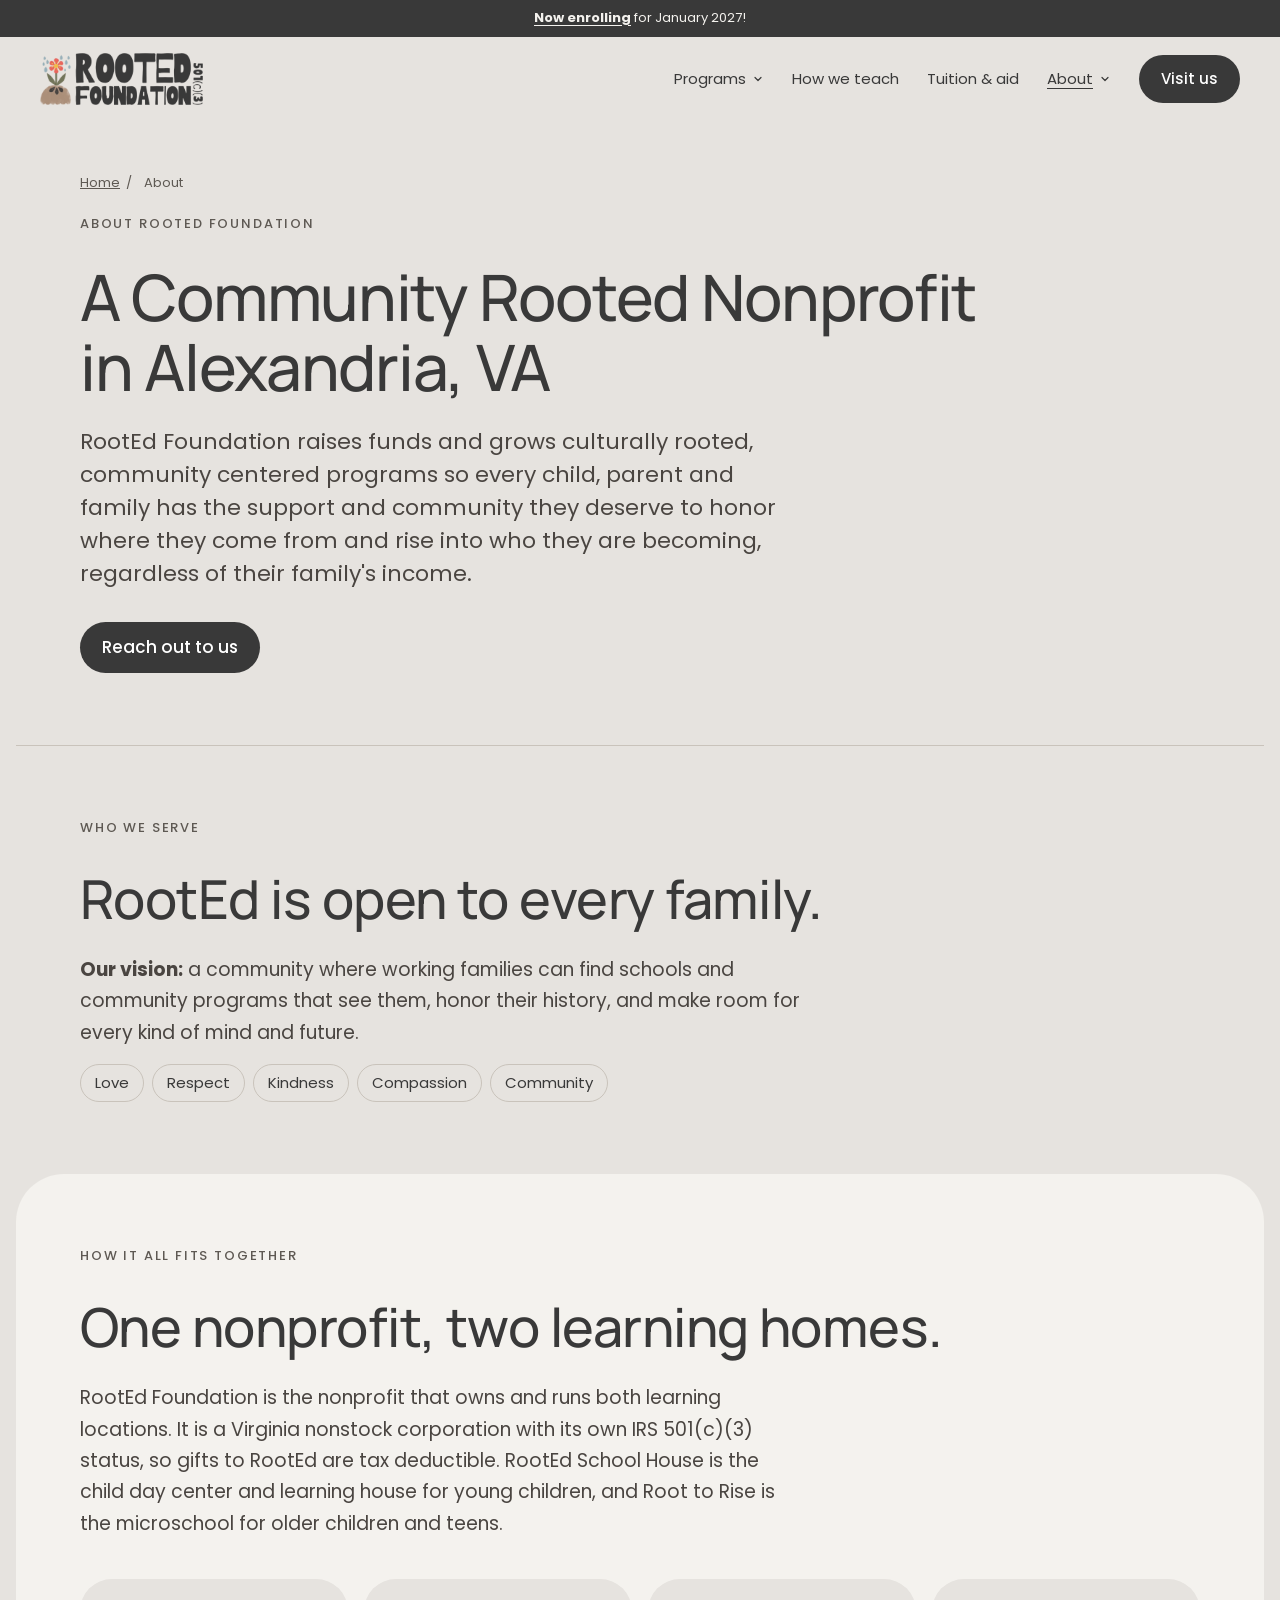
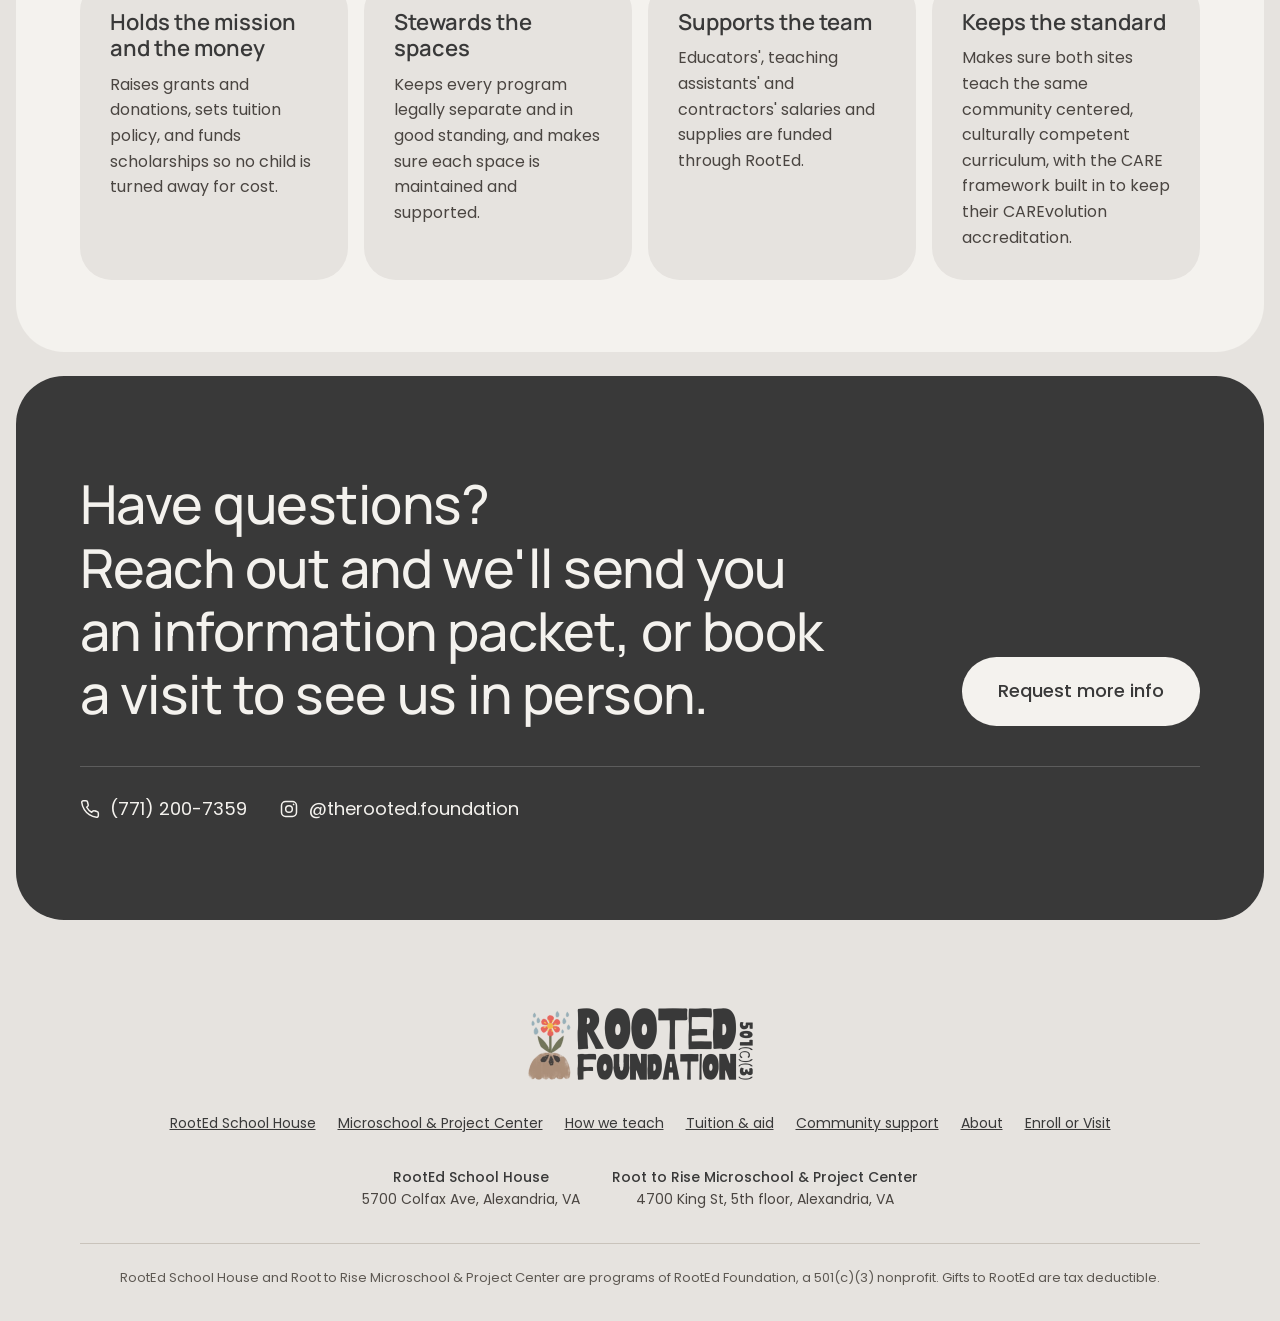
==== about/index.html @ 7a6d7589 "Bottom block: phone and Instagram links with icons Co-Authored-By: Claude Opus 5.5 <noreply@anthropi" ====
<!doctype html>
<html lang="en">
<head>
<meta charset="utf-8">
<meta name="viewport" content="width=device-width, initial-scale=1">
<title>About RootEd Foundation | 501(c)(3) Nonprofit in Alexandria, VA</title>
<meta name="description" content="RootEd Foundation is a 501(c)(3) nonprofit in Alexandria, VA that grows culturally rooted, community-centered programs so every family has the support it deserves, regardless of income.">
<link rel="canonical" href="https://rooted-foundation.org/about/">
<meta property="og:type" content="website">
<meta property="og:site_name" content="RootEd Foundation">
<meta property="og:locale" content="en_US">
<meta property="og:title" content="About RootEd Foundation | 501(c)(3) Nonprofit in Alexandria, VA">
<meta property="og:description" content="RootEd Foundation is a 501(c)(3) nonprofit in Alexandria, VA that grows culturally rooted, community-centered programs so every family has the support it deserves, regardless of income.">
<meta property="og:url" content="https://rooted-foundation.org/about/">
<meta property="og:image" content="https://rooted-foundation.org/assets/og/about.jpg">
<meta property="og:image:width" content="1200">
<meta property="og:image:height" content="630">
<meta name="twitter:card" content="summary_large_image">
<meta name="theme-color" content="#E6E3DF">
<link rel="icon" type="image/png" href="/favicon.png">
<link rel="apple-touch-icon" href="/apple-touch-icon.png">
<link rel="preconnect" href="https://fonts.googleapis.com">
<link rel="preconnect" href="https://fonts.gstatic.com" crossorigin>
<link href="https://fonts.googleapis.com/css2?family=Manrope:wght@400;500;600;700;800&family=Poppins:wght@400;500&display=swap" rel="stylesheet">
<link rel="stylesheet" href="/site.css?v=12">
<script type="application/ld+json">
{
 "@context": "https://schema.org",
 "@graph": [
  {
   "@type": "NGO",
   "@id": "https://rooted-foundation.org/#org",
   "name": "RootEd Foundation",
   "url": "https://rooted-foundation.org/",
   "logo": "https://rooted-foundation.org/assets/foundation.png",
   "image": "https://rooted-foundation.org/assets/og/home.jpg",
   "description": "RootEd Foundation is a 501(c)(3) nonprofit in Alexandria, Virginia that runs RootEd School House (birth to 12) and Root to Rise Microschool & Project Center (13 and up).",
   "slogan": "Rooted in community. Rising in possibility.",
   "nonprofitStatus": "Nonprofit501c3",
   "areaServed": {
    "@type": "City",
    "name": "Alexandria, Virginia"
   },
   "subOrganization": [
    {
     "@id": "https://rooted-foundation.org/schoolhouse/#place"
    },
    {
     "@id": "https://rooted-foundation.org/microschool/#place"
    }
   ]
  },
  {
   "@type": "BreadcrumbList",
   "itemListElement": [
    {
     "@type": "ListItem",
     "position": 1,
     "name": "Home",
     "item": "https://rooted-foundation.org/"
    },
    {
     "@type": "ListItem",
     "position": 2,
     "name": "About",
     "item": "https://rooted-foundation.org/about/"
    }
   ]
  }
 ]
}
</script>
</head>
<body>
<div class="draft"><a href="/visit/?info">Now enrolling</a> for January 2027!</div>
<div class="page">
<header class="site-header wrap">
  <a class="logo" href="/"><img src="/assets/foundation.png" alt="RootEd Foundation home" width="900" height="288"></a>
  <nav class="nav" aria-label="Main">
    <div class="nav-item has-menu">
      <button class="nav-top" type="button" aria-expanded="false" aria-controls="menu-programs">Programs <svg aria-hidden="true" width="12" height="12" viewBox="0 0 24 24" fill="none" stroke="currentColor" stroke-width="2.4" stroke-linecap="round" stroke-linejoin="round"><path d="M6 9l6 6 6-6"/></svg></button>
      <div class="nav-menu" id="menu-programs">
        <a href="/schoolhouse/"><strong>RootEd School House</strong><span>Birth to 12 · Daycare and learning house</span></a>
        <a href="/microschool/"><strong>Root to Rise Microschool &amp; Project Center</strong><span>13 and up · Project based learning</span></a>
      </div>
    </div>
    <a class="plain" href="/approach/">How we teach</a>
    <a class="plain" href="/tuition/">Tuition &amp; aid</a>
    <div class="nav-item has-menu">
      <button class="nav-top is-current" type="button" aria-expanded="false" aria-controls="menu-about">About <svg aria-hidden="true" width="12" height="12" viewBox="0 0 24 24" fill="none" stroke="currentColor" stroke-width="2.4" stroke-linecap="round" stroke-linejoin="round"><path d="M6 9l6 6 6-6"/></svg></button>
      <div class="nav-menu" id="menu-about">
        <a href="/about/" aria-current="page"><strong>About RootEd Foundation</strong><span>Mission, values and leadership</span></a>
        <a href="/community/"><strong>Community support</strong><span>Free store, counseling and more</span></a>
      </div>
    </div>
    <a class="btn nav-cta" href="/visit">Visit us</a>
    <button class="menu-toggle" type="button" aria-expanded="false" aria-controls="mobile-menu" aria-label="Menu"><svg aria-hidden="true" width="20" height="20" viewBox="0 0 24 24" fill="none" stroke="#393939" stroke-width="2" stroke-linecap="round"><path d="M4 7h16M4 12h16M4 17h16"/></svg></button>
  </nav>
  <div class="mobile-menu" id="mobile-menu" hidden>
    <div class="mm-group">
      <p class="mm-label">Programs</p>
      <a href="/schoolhouse/">RootEd School House<span>Birth to 12</span></a>
      <a href="/microschool/">Root to Rise Microschool &amp; Project Center<span>13 and up</span></a>
    </div>
    <div class="mm-group">
      <a href="/approach/">How we teach</a>
      <a href="/tuition/">Tuition &amp; aid</a>
    </div>
    <div class="mm-group">
      <p class="mm-label">About</p>
      <a href="/about/">About RootEd Foundation</a>
      <a href="/community/">Community support</a>
    </div>
    <a class="btn" href="/visit">Enroll or Visit</a>
  </div>
</header>
<main>
<section class="page-hero wrap">
<nav class="crumbs" aria-label="Breadcrumb"><a href="/">Home</a><span>/</span><span aria-current="page">About</span></nav>
<p class="sec-eyebrow">About RootEd Foundation</p>
<h1>A Community Rooted Nonprofit in Alexandria, VA</h1>
<p class="lead">RootEd Foundation raises funds and grows culturally rooted, community centered programs so every child, parent and family has the support and community they deserve to honor where they come from and rise into who they are becoming, regardless of their family's income.</p>
<div class="actions"><a class="btn" href="/visit/?info">Reach out to us</a></div>
</section>

<section class="block wrap" aria-labelledby="ab-who">
  <h2 id="ab-who" class="sec-eyebrow">Who we serve</h2>
  <p class="sec-statement">RootEd is open to every family.</p>
  <div class="prose">
    <p><strong>Our vision:</strong> a community where working families can find schools and community programs that see them, honor their history, and make room for every kind of mind and future.</p>
  </div>
  <ul class="pill-list" aria-label="Our values"><li>Love</li><li>Respect</li><li>Kindness</li><li>Compassion</li><li>Community</li></ul>
</section>

<section class="block tint wrap" aria-labelledby="ab-fit">
  <h2 id="ab-fit" class="sec-eyebrow">How it all fits together</h2>
  <p class="sec-statement">One nonprofit, two learning homes.</p>
  <div class="prose">
    <p>RootEd Foundation is the nonprofit that owns and runs both learning locations. It is a Virginia nonstock corporation with its own IRS 501(c)(3) status, so gifts to RootEd are tax deductible. RootEd School House is the child day center and learning house for young children, and Root to Rise is the microschool for older children and teens.</p>
  </div>
  <div class="cards">
    <div class="card"><h3>Holds the mission and the money</h3><p>Raises grants and donations, sets tuition policy, and funds scholarships so no child is turned away for cost.</p></div>
    <div class="card"><h3>Stewards the spaces</h3><p>Keeps every program legally separate and in good standing, and makes sure each space is maintained and supported.</p></div>
    <div class="card"><h3>Supports the team</h3><p>Educators', teaching assistants' and contractors' salaries and supplies are funded through RootEd.</p></div>
    <div class="card"><h3>Keeps the standard</h3><p>Makes sure both sites teach the same community centered, culturally competent curriculum, with the CARE framework built in to keep their CAREvolution accreditation.</p></div>
  </div>
</section>

<section class="visit wrap inner-visit">
  <div class="visit-top">
    <h2>Have questions?<br>Reach out and we'll send you an information packet, or book a visit to see us in person.</h2>
    <a class="btn-light" href="/visit/?info">Request more info</a>
  </div>
  <div class="visit-contact">
    <a href="tel:+17712007359"><svg aria-hidden="true" width="20" height="20" viewBox="0 0 24 24" fill="none" stroke="currentColor" stroke-width="1.8" stroke-linecap="round" stroke-linejoin="round"><path d="M22 16.9v3a2 2 0 0 1-2.2 2 19.8 19.8 0 0 1-8.6-3.1 19.5 19.5 0 0 1-6-6A19.8 19.8 0 0 1 2.1 4.2 2 2 0 0 1 4.1 2h3a2 2 0 0 1 2 1.7c.1 1 .4 1.9.7 2.8a2 2 0 0 1-.5 2.1L8 9.9a16 16 0 0 0 6 6l1.3-1.3a2 2 0 0 1 2.1-.4c.9.3 1.8.6 2.8.7a2 2 0 0 1 1.7 2z"/></svg>(771) 200-7359</a>
    <a href="https://www.instagram.com/therooted.foundation/" target="_blank" rel="noopener"><svg aria-hidden="true" width="20" height="20" viewBox="0 0 24 24" fill="none" stroke="currentColor" stroke-width="1.8" stroke-linecap="round" stroke-linejoin="round"><rect x="3" y="3" width="18" height="18" rx="5"/><circle cx="12" cy="12" r="4"/><circle cx="17.5" cy="6.5" r="1" fill="currentColor" stroke="none"/></svg>@therooted.foundation</a>
  </div>
</section>
</main>
<footer class="footer wrap">
  <a href="/"><img src="/assets/foundation.png" alt="RootEd Foundation home" width="900" height="288" loading="lazy"></a>
  <nav aria-label="Footer">
    <a href="/schoolhouse/">RootEd School House</a>
    <a href="/microschool/">Microschool &amp; Project Center</a>
    <a href="/approach/">How we teach</a>
    <a href="/tuition/">Tuition &amp; aid</a>
    <a href="/community/">Community support</a>
    <a href="/about/">About</a>
    <a href="/visit">Enroll or Visit</a>
  </nav>
  <address>
    <span><strong>RootEd School House</strong>5700 Colfax Ave, Alexandria, VA</span>
    <span><strong>Root to Rise Microschool &amp; Project Center</strong>4700 King St, 5th floor, Alexandria, VA</span>
  </address>
  <p class="fine">RootEd School House and Root to Rise Microschool &amp; Project Center are programs of RootEd Foundation, a 501(c)(3) nonprofit. Gifts to RootEd are tax deductible.</p>
</footer>
</div>
<script src="/site.js?v=4" defer></script>
</body>
</html>
---- site.css ----
:root{
  --ground:#E6E3DF; --paper:#F4F2EE; --ink:#393939; --ink-2:#4A4541; --muted:#5E5953;
  --line:#C9C3BB; --line-2:#D6D1CA; --dark:#2E2B29; --link:#A4472A;
  --display:Manrope, system-ui, sans-serif; --body:Poppins, system-ui, sans-serif;
}
*{box-sizing:border-box}
html{scroll-behavior:smooth}
body{margin:0;background:var(--ground);color:var(--ink);font-family:var(--body);font-size:17px;line-height:1.6}
a{color:var(--link)} a:hover{color:#7E3519}
img{display:block;max-width:100%}
h1,h2,h3,h4{font-family:var(--display);font-weight:600;margin:0}
p{margin:0}
.wrap{max-width:1360px;margin:0 auto}
.page{padding:0 16px;overflow-x:clip} /* clip keeps the sticky header working; stops the header divider from widening the page */
.draft{background:var(--ink);color:var(--paper);font-size:13px;text-align:center;padding:8px 16px}
.draft a{color:inherit;font-weight:700;text-decoration:underline;text-underline-offset:3px}
.btn{display:inline-block;background:var(--ink);color:#fff;text-decoration:none;padding:12px 22px;border-radius:999px;font-weight:500}
.btn:hover{color:#fff;background:#222}

/* Header */
.site-header{display:flex;align-items:center;justify-content:space-between;gap:16px;padding:16px 24px 20px}
/* Sticky header: stays on top while scrolling. Background bleeds to the screen edges. */
:root{--header-h:92px}
html{scroll-padding-top:var(--header-h)}
.site-header{position:sticky;top:0;z-index:50;background:var(--ground)}
.site-header::before{content:"";position:absolute;top:0;bottom:0;left:-100vmax;right:-100vmax;background:var(--ground);z-index:-1}
.site-header::after{content:"";position:absolute;left:-100vmax;right:-100vmax;bottom:0;height:1px;background:rgba(57,57,57,.12);opacity:0;transition:opacity .2s ease}
.site-header.is-stuck::after{opacity:1}
.site-header .logo img{height:52px;width:auto}
.nav{display:flex;align-items:center;gap:28px;font-size:15px}
.nav a.plain{color:var(--ink);text-decoration:none}
.nav a.plain:hover{text-decoration:underline;text-underline-offset:4px}

/* Hero */
.hero{position:relative;overflow:hidden;border-radius:48px;color:#fff;min-height:800px;padding:40px 40px 36px;display:flex;flex-direction:column;transition:background-color .6s ease}
.hero-bg{position:absolute;inset:40px 24px;display:grid;grid-template-columns:repeat(6,minmax(0,1fr));gap:16px;opacity:.16;pointer-events:none}
.hero-bg div{background:#fff;border-radius:24px}
.hero-intro{position:relative;z-index:4;max-width:400px;font-size:16px}
.carousel{position:absolute;left:0;right:0;top:110px;height:620px;z-index:3}
.clip{position:absolute;left:50%;top:0;width:320px;height:560px;margin-left:-160px;border:0;border-radius:28px;background:var(--dark);display:flex;align-items:flex-end;justify-content:center;padding:0 0 20px;cursor:pointer;transition:transform .6s ease,opacity .6s ease;font:inherit}
.clip{overflow:hidden}
.clip video{position:absolute;inset:0;width:100%;height:100%;object-fit:cover;display:block}
.clip span{font-size:13px;color:var(--ink);background:var(--paper);padding:6px 12px;border-radius:999px}
.bubble{position:absolute;left:50%;top:auto;bottom:140px;margin:0 0 0 -262px;max-width:200px;z-index:8;background:#fff;color:var(--ink);font-family:var(--display);font-weight:600;font-size:18px;line-height:1.25;padding:14px 18px;border-radius:22px;transform-origin:85% 0%;transform:rotate(-6deg) scale(.6);opacity:0;transition:opacity .35s ease .3s,transform .35s ease .3s;pointer-events:none}
.bubble::after{content:"";position:absolute;right:26px;top:-6px;width:14px;height:14px;background:#fff;transform:rotate(45deg);border-radius:3px}
.bubble.on{opacity:1;transform:rotate(-6deg) scale(1)}
.ctrl{position:absolute;left:50%;z-index:9;width:44px;height:44px;border-radius:999px;border:0;background:var(--paper);display:flex;align-items:center;justify-content:center;padding:0;cursor:pointer}
.ctrl.prev{margin-left:-182px;top:258px}
.ctrl.next{margin-left:138px;top:258px}
.ctrl.pause{margin-left:100px;top:16px;background:rgba(244,242,238,.92)}
.dots{position:absolute;left:0;right:0;top:584px;display:flex;justify-content:center;gap:4px}
.dots button{width:28px;height:28px;border:0;background:transparent;padding:0;display:flex;align-items:center;justify-content:center;cursor:pointer}
.dots span{display:block;width:8px;height:8px;border-radius:999px;background:#fff;opacity:.5;transition:width .3s ease}
.dots button[aria-current="true"] span{width:22px;opacity:1}
.hero-words{position:relative;z-index:4;margin-top:auto;display:flex;justify-content:space-between;align-items:flex-end;gap:24px;pointer-events:none}
.hero-words .big{display:block;max-width:calc(50% - 190px);font-family:var(--display);font-weight:700;font-size:clamp(40px,4.8vw,76px);line-height:1;letter-spacing:-.03em;margin:0}
.hero-words .right{text-align:right}

/* Sections */
.section{padding:96px 64px}
.h-xl{font-size:48px;line-height:1.05;letter-spacing:-.02em}
.h-l{font-size:40px;line-height:1.1;letter-spacing:-.015em}
.split{display:flex;flex-wrap:wrap;gap:48px 96px}
.split > .lead{flex:1 1 320px}
.split > .body{flex:2 1 560px}
.what p.big{font-size:24px;line-height:1.5}
.what p.big + p.big{margin-top:1em}
.facts{display:grid;grid-template-columns:repeat(4,minmax(0,1fr));border-top:1px solid var(--line);margin-top:32px}
.facts-dark{border-top-color:var(--muted);margin-top:0}
.facts-dark div + div{border-left-color:var(--muted)}
.facts.facts-dark strong{color:var(--paper)}
.facts.facts-dark span{color:var(--line-2)}
.what-lead{display:flex;flex-direction:column;gap:32px}
.what-photo{flex:1 1 auto;min-height:200px;background:#CFC8BF;border-radius:0;display:flex;align-items:flex-end;padding:16px}
.ph-img{position:relative;overflow:hidden}
.ph-img img{position:absolute;inset:0;width:100%;height:100%;object-fit:cover}
.what-photo span{font-size:12px;background:var(--paper);padding:4px 10px;border-radius:999px}
.facts div{padding:20px 20px 0}
.facts div:first-child{padding-left:0}
.facts div + div{border-left:1px solid var(--line)}
.facts strong{display:block;font-family:var(--display);font-weight:600;font-size:17px}
.facts span{font-size:15px;color:var(--muted)}

/* Photo lightbox */
.zoomable{cursor:zoom-in}
.lightbox{border:0;padding:0;background:transparent;max-width:100vw;max-height:100vh;width:100vw;height:100vh;margin:0;overflow:hidden}
.lightbox::backdrop{background:rgba(20,18,16,.88)}
.lightbox[open]{display:flex;align-items:center;justify-content:center}
.lightbox img{max-width:min(1200px,calc(100vw - 32px));max-height:calc(100vh - 120px);object-fit:contain;border:10px solid #fff;box-shadow:0 10px 40px rgba(0,0,0,.4);cursor:zoom-out}
.lightbox .lb-close{position:fixed;top:16px;right:16px;width:44px;height:44px;border-radius:999px;border:0;background:var(--paper);display:flex;align-items:center;justify-content:center;cursor:pointer}
@media (max-width: 820px){ .lightbox img{border-width:6px;max-height:calc(100vh - 140px)} }
.btn-secondary{margin-top:20px;display:inline-flex;align-items:center;min-height:48px;padding:0 24px;border-radius:999px;border:1.5px solid var(--ink);background:transparent;color:var(--ink);font:inherit;font-weight:500;cursor:pointer}
.btn-secondary:hover{background:var(--ink);color:var(--paper)}
.tour-grid{display:grid;grid-template-columns:repeat(2,minmax(0,1fr));gap:12px}
.tour-grid figure{margin:0;display:flex;flex-direction:column;gap:8px}
.tour-shot{aspect-ratio:4/3;background:#BFB7AC;border-radius:24px;overflow:hidden;display:flex;align-items:center;justify-content:center;color:var(--ink-2);font-size:13px}
.tour-shot img{width:100%;height:100%;object-fit:cover;display:block}
.tour-grid figcaption{font-size:15px;font-weight:500}
@media (max-width: 820px){.tour-grid{grid-template-columns:1fr}}
.ph-label{position:absolute;top:24px;right:28px;font-size:13px;background:var(--paper);padding:6px 12px;border-radius:999px;color:var(--ink)}

/* Programs */
.programs{background:var(--ink);color:var(--paper);border-radius:48px;padding:88px 64px 64px}
.programs-head{margin-bottom:56px}
.branches{display:grid;grid-template-columns:repeat(auto-fit,minmax(min(420px,100%),1fr));column-gap:16px;row-gap:16px}
.branch{background:var(--paper);color:var(--ink);border-radius:36px;padding:40px;display:grid;grid-template-rows:subgrid;grid-row:span 5;row-gap:20px}
.branch .logo-block{min-height:100px}
.branch .logo-block img{height:64px;width:auto}
.branch .sub{margin-top:8px;font-family:var(--display);font-weight:600;font-size:17px}
.branch .age{font-family:var(--display);font-weight:700;font-size:64px;line-height:.95;letter-spacing:-.03em}
.branch .desc{font-size:18px}
.callout{align-self:stretch;background:var(--ground);border-radius:24px;padding:20px 24px}
.callout h4{font-size:17px}
.callout p{margin-top:6px;font-size:15px;color:var(--ink-2)}

.more{justify-self:start;display:inline-flex;align-items:center;gap:8px;background:none;border:0;padding:10px 0;font:inherit;font-weight:500;color:var(--ink);cursor:pointer;text-decoration:underline;text-underline-offset:5px;text-decoration-thickness:1px}
.more svg{transition:transform .2s ease}
.more:hover svg{transform:translateX(4px)}

/* Program dialog */
.pd{border:0;padding:0;border-radius:36px;max-width:min(980px,calc(100vw - 32px));width:100%;max-height:calc(100vh - 48px);background:var(--paper);color:var(--ink);overflow:auto}
.pd::backdrop{background:rgba(46,43,41,.6)}
.pd-inner{padding:40px;display:flex;flex-direction:column;gap:20px}
.pd-top{display:flex;justify-content:space-between;align-items:flex-start;gap:16px}
.pd-top img{height:64px;width:auto}
.pd-close{width:44px;height:44px;border-radius:999px;border:1px solid var(--line);background:transparent;display:flex;align-items:center;justify-content:center;cursor:pointer;flex:none}
.pd-tag{display:inline-block;align-self:flex-start;background:var(--ink);color:var(--paper);font-size:13px;font-weight:500;padding:6px 14px;border-radius:999px}
.pd-age{font-family:var(--display);font-weight:700;font-size:48px;line-height:1;letter-spacing:-.03em}
.pd-copy{font-size:18px;max-width:620px}
.pd-gallery{display:grid;grid-template-columns:2fr 1fr;grid-template-rows:150px 150px;gap:12px}
.pd-gallery .ph{background:#BFB7AC;border-radius:24px;display:flex;align-items:flex-end;padding:14px}
.pd-gallery .ph:first-child{grid-row:span 2;background:#A89F94}
.pd-gallery .ph span{position:relative;z-index:1;font-size:12px;background:var(--paper);padding:4px 10px;border-radius:999px}
.pd-actions{position:sticky;bottom:0;background:var(--paper);margin:0 -40px -40px;padding:20px 40px 32px;display:flex;flex-wrap:wrap;align-items:center;gap:20px;border-top:1px solid var(--line-2)}
.pd-actions .btn{padding:16px 30px;font-size:17px}
.pd-actions small{font-size:14px;color:var(--muted)}

/* Approach */
.approach.wrap{background:var(--paper);border-radius:0;max-width:none;margin:16px -16px 0}
.approach .split{max-width:1232px;margin:0 auto}
.teach-lead{display:flex;flex-direction:column}
.teach-photo{flex:1 1 auto;min-height:240px;margin-bottom:32px;background:#CFC8BF;border-radius:32px;display:flex;align-items:flex-end;padding:16px}
.teach-photo span{font-size:12px;background:var(--paper);padding:4px 10px;border-radius:999px}
.row{display:flex;flex-wrap:wrap;gap:8px 48px;padding:32px 0;border-top:1px solid var(--line)}
.row h3{flex:1 1 220px;font-size:22px;line-height:1.25}
.row p{flex:2 1 340px;color:var(--ink-2)}
.row:last-child{padding-bottom:0}
.lead-sub{margin-top:20px;color:var(--muted);max-width:360px}
.lead-sub.ink{color:var(--ink)}

/* Steps */
.steps{list-style:none;margin:0;padding:0;display:grid;grid-template-columns:repeat(auto-fit,minmax(220px,1fr));border-top:1px solid var(--line)}
.steps li{padding:28px 24px 0}
.steps li:first-child{padding-left:0}
.steps li + li{border-left:1px solid var(--line)}
.steps h3{font-size:20px}
.steps p{margin-top:8px;font-size:15px;color:var(--ink-2)}

/* Tuition */
.tuition-head{margin-bottom:48px}
.aid{display:grid;grid-template-columns:repeat(auto-fit,minmax(260px,1fr));gap:16px}
.aid .card{background:var(--paper);border-radius:32px;padding:32px}
.aid h3{font-size:22px}
.aid p{margin-top:12px;font-size:16px;color:var(--ink-2)}

/* Visit */
.visit{background:var(--ink);color:var(--paper);border-radius:48px;padding:96px 64px}
.visit-top{display:flex;flex-wrap:wrap;justify-content:space-between;align-items:flex-end;gap:32px;margin-bottom:0}
.visit h2{font-family:var(--display);font-size:clamp(30px,4.2vw,56px);line-height:1.18;font-weight:500;letter-spacing:-.01em;max-width:760px}
.visit .btn-light{display:inline-block;background:var(--paper);color:var(--ink);text-decoration:none;padding:20px 36px;border-radius:999px;font-weight:500;font-size:18px}
.visit-contact{display:flex;flex-wrap:wrap;gap:16px 32px;margin-top:40px;padding-top:28px;border-top:1px solid rgba(255,255,255,.18)}
.visit-contact a{display:inline-flex;align-items:center;gap:10px;color:var(--paper);text-decoration:none;font-size:18px}
.visit-contact a:hover{text-decoration:underline}
.visit .note{padding-top:28px;border-top:1px solid var(--muted);color:var(--line-2)}

/* Footer */
.footer{display:flex;flex-direction:column;align-items:center;text-align:center;gap:32px;padding:64px 64px 32px;font-size:15px;color:var(--ink-2)}
.footer img{height:72px;width:auto}
.footer strong{display:block;font-weight:500;color:var(--ink)}
.footer .fine{align-self:stretch;padding-top:24px;border-top:1px solid var(--line);font-size:13px;color:var(--muted)}

/* Mobile */
@media (max-width: 820px){
  body{font-size:16px}
  .page{padding:0 12px}
  .site-header{padding:12px 8px 16px}
  .site-header .logo img{height:40px}
  .nav a.plain{display:none}
  .hero{border-radius:36px;padding:28px 20px 24px;min-height:0;align-items:stretch}
  .hero-bg{display:none}
  .hero-intro{order:4;max-width:none;font-size:15px;margin-top:16px}
  .hero-words{order:1;margin:0;flex-direction:column;align-items:stretch;gap:0}
  .hero-words .big{max-width:none;font-size:40px}
  .hero-words .left{order:1}
  .hero-words .right{order:3}
  .carousel{position:relative;top:auto;order:2;height:520px;margin:20px -20px}
  .hero{display:grid;grid-template-columns:1fr}
  .hero-words{display:contents}
  .hero-words .left{order:1}
  .carousel{order:2}
  .hero-words .right{order:1;text-align:left}
  .hero-intro{order:4}
  .clip{width:250px;height:440px;margin-left:-125px}
  .bubble{margin-left:-170px;font-size:16px;max-width:170px;top:auto;bottom:144px}
  .ctrl.prev,.ctrl.next{width:36px;height:36px;top:448px;background:rgba(244,242,238,.92)}
  .ctrl.prev{margin-left:-132px}
  .ctrl.next{margin-left:96px}
  .ctrl.pause{margin-left:68px;top:12px}
  .dots{top:460px}
  .section{padding:56px 12px}
  .h-xl{font-size:30px;line-height:1.12}
  .h-l{font-size:30px}
  .what p.big{font-size:18px}
  .facts{grid-template-columns:1fr}
  .what-photo{min-height:220px;order:2}
  .what-lead{display:contents}
  .what .split{display:flex;flex-direction:column;gap:24px}
  .what .body{order:1;flex:none}
  .what .what-photo{flex:none}
  .facts div,.facts div:first-child{padding:14px 0;border-left:0 !important;border-bottom:1px solid var(--line)}
  .programs{border-radius:36px;padding:44px 14px 14px}
  .programs-head{margin:0 8px 24px}
  .branch{border-radius:28px;padding:26px 22px;row-gap:12px}
  .branch .logo-block{min-height:0}
  .branch .logo-block img{height:46px}
  .branch .age{font-size:44px}
  .branch .desc{font-size:15px}
  .pd{border-radius:28px}
  .pd-inner{padding:24px 20px}
  .pd-top img{height:46px}
  .pd-age{font-size:36px}
  .pd-copy{font-size:16px}
  .pd-gallery{grid-template-columns:1fr 1fr;grid-template-rows:160px 100px}
  .pd-actions{margin:0 -20px -24px;padding:16px 20px 20px}
  .pd-gallery .ph:first-child{grid-row:auto;grid-column:span 2}
  .approach.wrap{border-radius:0;margin:12px -12px 0;padding:44px 24px 20px}
  .approach .split{flex-direction:column;gap:32px}
  .approach .lead,.approach .body{flex:none;width:100%}
  .teach-photo{flex:none;min-height:200px;margin-bottom:24px}
  .row{padding:18px 0}
  .row h3{font-size:18px}
  .row p{font-size:15px}
  .steps li,.steps li:first-child{padding:14px 0;border-left:0 !important;border-bottom:1px solid var(--line)}
  .visit{border-radius:36px;padding:48px 22px}
  .footer{padding:40px 12px 24px;gap:24px}
  .footer img{height:56px}
}
/* How we teach (SAS-style, option B) */
.teach2{margin:16px -16px 0;color:var(--dark)}
/* Shared section heads: eyebrow + statement + body, same as How we teach */
.sec-eyebrow{font-family:var(--body);font-size:13px;letter-spacing:.14em;text-transform:uppercase;font-weight:500;color:var(--muted);margin:0 0 28px}
.sec-statement{font-family:var(--display);font-size:clamp(30px,4.2vw,56px);line-height:1.18;font-weight:500;letter-spacing:-.01em;max-width:940px;margin:0}
.sec-body{font-size:24px;line-height:1.5;max-width:640px;margin:24px 0 0;color:var(--ink-2)}
.on-dark .sec-eyebrow{color:var(--line-2)}
.on-dark .sec-body{color:var(--line-2)}
@media (max-width: 820px){
  .sec-eyebrow{margin-bottom:20px}
  .sec-body{font-size:18px;margin-top:18px}
}
.t2-band{position:relative;overflow:hidden}
.t2-statement{background:#F5F4F0;padding:140px 64px}
.t2-inout{background:#ECEAE4;padding:130px 64px}
.t2-inner{max-width:1200px;margin:0 auto;position:relative}
.t2-eyebrow{font-family:var(--body);font-size:13px;letter-spacing:.14em;text-transform:uppercase;font-weight:500;color:var(--muted);margin:0 0 28px}
.t2-quote{font-family:var(--display);font-size:clamp(30px,4.2vw,56px);line-height:1.24;font-weight:500;letter-spacing:-.01em;max-width:940px}
.t2-mark{position:relative;white-space:nowrap}
.t2-mark svg{position:absolute;pointer-events:none;overflow:visible}
.t2-circle svg{left:-.28em;top:-.12em;width:calc(100% + .56em);height:calc(100% + .24em)}
.t2-squig svg{left:0;bottom:-.14em;width:100%;height:.22em}
.t2-under svg{left:0;bottom:-.06em;width:100%;height:.18em}
.t2-sticker{position:absolute;right:0;top:40px;width:230px;height:290px;object-fit:cover;border:10px solid #fff;border-radius:0;box-shadow:0 6px 14px rgba(0,0,0,.18);transform:rotate(8deg)}
.t2-sticker-2{top:300px;right:-40px;width:240px;height:180px;transform:rotate(-7deg);z-index:1}
.t2-sticker:not(.t2-sticker-2){z-index:2}
.t2-grid{display:grid;grid-template-columns:minmax(0,1fr) minmax(0,1fr);gap:72px;align-items:center}
.t2-photos{position:relative;height:620px}
.t2-dots{position:absolute;right:-40px;top:0;width:min(580px,100%);height:480px;background-image:radial-gradient(#B9B2A8 1.6px,transparent 1.7px);background-size:18px 18px}
.t2-pol{position:absolute;object-fit:cover;border:10px solid #fff;box-shadow:2px 2px 4px rgba(26,26,26,.25)}
.t2-p1{right:0;top:50px;width:min(520px,88%);height:380px;transform:rotate(2deg)}
.t2-p2{left:0;top:360px;width:280px;height:220px;transform:rotate(-4deg)}
@media (max-width: 1180px){
  .t2-quote{max-width:none}
  .t2-sticker{position:static;display:block;margin:44px 12px 0 auto;width:160px;height:200px}
  .t2-sticker-2{position:relative;top:auto;right:auto;width:220px;height:165px;margin:-120px 150px 0 auto}
}
@media (max-width: 820px){
  .teach2{margin:12px -12px 0}
  .t2-statement{padding:72px 24px}
  .t2-inout{padding:64px 24px 72px}
  .t2-eyebrow{margin-bottom:20px}
  .t2-sticker{width:120px;height:148px;border-width:8px;border-radius:0;margin-top:32px}
  .t2-sticker-2{width:170px;height:128px;margin:-86px auto 0 6%}
  .t2-grid{grid-template-columns:1fr;gap:32px}
  .t2-photos{height:400px}
  .t2-dots{left:30px;right:-24px;width:auto;height:300px}
  .t2-p1{width:290px;height:220px;top:30px;max-width:calc(100% - 10px)}
  .t2-p2{width:170px;height:130px;top:230px;border-width:8px}
}
@media (prefers-reduced-motion: reduce){
  html{scroll-behavior:auto}
  .clip,.bubble,.hero,.dots span{transition:none}
}

/* ---------- Main menu (all pages) ---------- */
.nav-item{position:relative}
.nav-top{font:inherit;color:var(--ink);background:none;border:0;padding:6px 0;display:inline-flex;align-items:center;gap:6px;cursor:pointer}
.nav-top svg{transition:transform .2s ease}
.nav-item.open .nav-top svg{transform:rotate(180deg)}
.nav-top:hover{text-decoration:underline;text-underline-offset:4px}
.nav-menu{position:absolute;top:calc(100% + 10px);left:-18px;min-width:320px;background:var(--paper);border-radius:20px;padding:10px;box-shadow:0 12px 32px rgba(46,43,41,.16);display:none;z-index:60}
.nav-menu::before{content:"";position:absolute;left:0;right:0;top:-12px;height:12px}
.nav-item.open .nav-menu{display:block}
.nav-menu a{display:block;padding:12px 14px;border-radius:12px;color:var(--ink);text-decoration:none}
.nav-menu a:hover,.nav-menu a:focus-visible{background:var(--ground)}
.nav-menu strong{display:block;font-weight:500;font-size:15px}
.nav-menu span{display:block;font-size:13px;color:var(--muted);margin-top:2px}
.nav a.plain[aria-current="page"],.nav-top.is-current{text-decoration:underline;text-underline-offset:4px}
.menu-toggle{display:none;width:44px;height:44px;border-radius:999px;border:1px solid var(--line);background:var(--paper);align-items:center;justify-content:center;cursor:pointer;padding:0}
.mobile-menu{position:absolute;left:0;right:0;top:100%;background:var(--ground);padding:8px 20px 28px;max-height:calc(100vh - var(--header-h));max-height:calc(100svh - var(--header-h));overflow:auto;border-top:1px solid rgba(57,57,57,.12)}
.mobile-menu[hidden]{display:none}
.mobile-menu .mm-group{padding:14px 0;border-bottom:1px solid var(--line)}
.mobile-menu .mm-label{font-size:12px;letter-spacing:.14em;text-transform:uppercase;color:var(--muted);margin:0 0 6px}
.mobile-menu a{display:block;padding:10px 0;color:var(--ink);text-decoration:none;font-family:var(--display);font-size:20px;font-weight:500}
.mobile-menu a span{display:block;font-family:var(--body);font-size:13px;font-weight:400;color:var(--muted)}
.mobile-menu .btn{margin-top:20px;text-align:center;color:#fff;font-family:var(--body);font-size:16px}
html.menu-open{overflow:hidden}
@media (max-width: 980px){
  .nav .nav-item,.nav a.plain{display:none}
  .menu-toggle{display:inline-flex}
  .nav{gap:10px}
}
@media (min-width: 981px){ .mobile-menu{display:none !important} }

/* ---------- Inner pages ---------- */
.crumbs{font-size:13px;color:var(--muted);margin:0 0 20px}
.crumbs a{color:var(--muted)}
.crumbs span{margin:0 6px}
.page-hero{padding:48px 64px 72px}
.page-hero h1{font-family:var(--display);font-size:clamp(34px,5vw,64px);line-height:1.08;font-weight:500;letter-spacing:-.02em;max-width:900px}
.page-hero .lead{font-size:22px;line-height:1.5;max-width:720px;margin-top:24px;color:var(--ink-2)}
.chips{display:flex;flex-wrap:wrap;gap:10px;margin-top:28px;padding:0;list-style:none}
.chips li{background:var(--paper);border-radius:999px;padding:8px 16px;font-size:14px}
.chips strong{font-weight:500}
.actions{display:flex;flex-wrap:wrap;align-items:center;gap:16px 24px;margin-top:32px}
.actions .link{color:var(--ink);font-weight:500}
.hero-photo{margin-top:48px;aspect-ratio:16/8;overflow:hidden;background:#CFC8BF}
.hero-photo img{width:100%;height:100%;object-fit:cover}
.block{padding:72px 64px;border-top:1px solid var(--line)}
.block.tint{background:var(--paper);border-top:0;border-radius:48px}
.block .sec-statement{max-width:900px}
.prose{max-width:720px;margin-top:24px}
.prose p{font-size:19px;line-height:1.65;color:var(--ink-2)}
.prose p + p{margin-top:16px}
.cards{display:grid;grid-template-columns:repeat(auto-fit,minmax(260px,1fr));gap:16px;margin-top:40px}
.cards .card{background:var(--paper);border-radius:32px;padding:30px}
.block.tint .cards .card{background:var(--ground)}
.cards h3{font-size:22px;line-height:1.2}
.cards .age{font-size:13px;letter-spacing:.1em;text-transform:uppercase;color:var(--muted);margin:0 0 8px}
.cards p{margin-top:10px;font-size:16px;color:var(--ink-2)}
.cards ul{margin:12px 0 0;padding-left:18px;font-size:16px;color:var(--ink-2)}
.callout-note{margin-top:32px;background:var(--paper);border-left:4px solid var(--link);padding:20px 24px;max-width:760px}
.block.tint .callout-note{background:var(--ground)}
.callout-note p{font-size:16px;color:var(--ink-2)}
.callout-note strong{color:var(--ink);font-weight:500}
.path{width:100%;border-collapse:collapse;margin-top:40px;font-size:16px}
.path th,.path td{text-align:left;padding:16px 14px;border-bottom:1px solid var(--line);vertical-align:top}
.path th{font-size:12px;letter-spacing:.12em;text-transform:uppercase;color:var(--muted);font-weight:500}
.path td:first-child{font-family:var(--display);font-weight:600;font-size:18px;white-space:nowrap}
.phases{display:grid;grid-template-columns:repeat(5,1fr);gap:12px;margin:40px 0 0;padding:0;list-style:none;counter-reset:ph}
.phases li{background:var(--paper);padding:22px 18px;counter-increment:ph}
.phases li::before{content:counter(ph);display:block;font-family:var(--display);font-size:28px;font-weight:600;color:var(--link);margin-bottom:6px}
.phases strong{display:block;font-family:var(--display);font-size:20px;font-weight:600}
.gallery{display:grid;grid-template-columns:repeat(3,1fr);gap:12px;margin-top:40px}
.gallery figure{margin:0;aspect-ratio:4/3;overflow:hidden;background:#CFC8BF}
.gallery img{width:100%;height:100%;object-fit:cover}
.pill-list{display:flex;flex-wrap:wrap;gap:8px;margin:16px 0 0;padding:0;list-style:none}
.pill-list li{border:1px solid var(--line);border-radius:999px;padding:6px 14px;font-size:15px}
.next-steps{display:grid;grid-template-columns:repeat(auto-fit,minmax(260px,1fr));gap:16px;margin-top:40px}
.next-steps a{display:block;background:var(--paper);border-radius:32px;padding:28px;color:var(--ink);text-decoration:none}
.next-steps a:hover{background:#fff}
.next-steps strong{display:block;font-family:var(--display);font-size:22px;font-weight:600}
.next-steps span{display:block;margin-top:6px;font-size:15px;color:var(--muted)}
.inner-visit{margin-top:24px;margin-bottom:24px}
.footer nav{display:flex;flex-wrap:wrap;justify-content:center;gap:10px 22px;font-size:14px}
.footer nav a{color:var(--ink)}
.footer address{font-style:normal;display:flex;flex-wrap:wrap;justify-content:center;gap:8px 32px;font-size:14px}
.footer address strong{display:block}
@media (max-width: 820px){
  .page-hero{padding:24px 12px 48px}
  .page-hero .lead{font-size:18px}
  .hero-photo{aspect-ratio:4/3;margin-top:32px}
  .block{padding:48px 12px}
  .block.tint{border-radius:36px;padding:48px 20px}
  .prose p{font-size:17px}
  .path{font-size:15px}
  .path thead{display:none}
  .path tr{display:block;padding:14px 0;border-bottom:1px solid var(--line)}
  .path td{display:block;border:0;padding:2px 0}
  .path td:first-child{font-size:20px}
  .phases{grid-template-columns:1fr 1fr}
  .gallery{grid-template-columns:1fr 1fr;gap:8px}
  .cards .card{padding:24px}
}

/* Homepage links into the inner pages */
.t2-more{margin-top:20px}
.hero-intro strong{display:block;font-weight:500;margin-bottom:4px}
.gallery figure:only-child{grid-column:1/-1;aspect-ratio:16/7}
@media (max-width: 820px){ .gallery figure:first-child:nth-last-child(3){grid-column:1/-1;aspect-ratio:16/9} }
.block.tint .next-steps a,.block.tint .phases li{background:var(--ground)}
.block.tint .next-steps a:hover{background:#fff}

/* Photo strip (homepage): tilted photos that slide sideways with the scroll */
.strip{position:relative;overflow:hidden;margin:16px -16px 0;padding:56px 0 88px;perspective:1400px}
.strip-track{display:flex;align-items:center;width:max-content;will-change:transform}
.strip-card{flex:none;margin:0 -28px 0 0;width:clamp(240px,27vw,440px);aspect-ratio:4/3;overflow:hidden;background:#CFC8BF;border:8px solid #fff;box-shadow:0 10px 28px rgba(46,43,41,.18);transform:translateY(var(--y)) rotate(var(--r)) rotateY(-8deg);transition:transform .3s ease}
.strip-card:nth-child(odd){z-index:2}
.strip-card:hover{transform:translateY(calc(var(--y) - 6px)) rotate(0deg) rotateY(0deg);z-index:3}
.strip-card img{width:100%;height:100%;object-fit:cover}
.strip.is-static{overflow-x:auto;scroll-snap-type:x proximity}
.strip.is-static .strip-track{padding:0 24px}
@media (max-width: 820px){
  .strip{margin:8px -12px 0;padding:36px 0 56px}
  .strip-card{width:64vw;margin-right:-18px;border-width:6px}
}

/* Homepage: hero "Schedule a visit" button, and the header one that waits until it scrolls away */
.hero-cta{position:absolute;left:50%;top:744px;transform:translateX(-50%);z-index:5;display:inline-flex;align-items:center;min-height:52px;padding:0 30px;border-radius:999px;background:#fff;color:var(--ink);text-decoration:none;font-weight:500;font-size:17px;box-shadow:0 6px 18px rgba(0,0,0,.15)}
.hero-cta:hover{color:var(--ink);background:var(--paper)}
.hero{min-height:860px}
.site-header .nav-cta{transition:opacity .25s ease,transform .25s ease,visibility .25s}
.has-hero-cta:not(.cta-passed) .site-header .nav-cta{opacity:0;visibility:hidden;transform:translateY(-6px);pointer-events:none}
@media (max-width: 820px){
  .hero{min-height:0}
  .hero-cta{position:relative;left:auto;top:auto;transform:none;order:3;justify-self:center;margin:4px 0 8px}
  .hero-intro{order:4}
}

/* Stage carousel (How we teach) */
.stage-carousel{margin-top:40px}
.sc-track{display:flex;gap:16px;overflow-x:auto;scroll-snap-type:x mandatory;scroll-padding-left:0;padding:4px 2px 12px;scrollbar-width:none;-webkit-overflow-scrolling:touch}
.sc-track::-webkit-scrollbar{display:none}
.sc-card{flex:0 0 min(360px,30%);scroll-snap-align:start;background:var(--paper);border-radius:32px;padding:30px;display:flex;flex-direction:column}
.sc-num{font-family:var(--display);font-size:15px;font-weight:600;color:var(--link)}
.sc-card h3{font-size:30px;line-height:1.1;margin-top:14px}
.sc-age{margin-top:8px;font-size:17px;color:var(--ink)}
.sc-desc{margin-top:10px;font-size:15px;line-height:1.5;color:var(--muted);flex:1}
.sc-where{margin-top:14px;padding-top:14px;border-top:1px solid var(--line);font-size:15px;color:var(--muted)}
.sc-controls{display:flex;align-items:center;gap:16px;margin-top:20px}
.sc-btn{width:44px;height:44px;border-radius:999px;border:1px solid var(--line);background:var(--paper);color:var(--ink);display:inline-flex;align-items:center;justify-content:center;cursor:pointer}
.sc-btn:disabled{opacity:.35;cursor:default}
.sc-count{font-size:14px;color:var(--muted);min-width:44px;text-align:center}
@media (max-width: 820px){
  .sc-card{flex-basis:80%;padding:26px}
  .sc-card h3{font-size:26px}
}
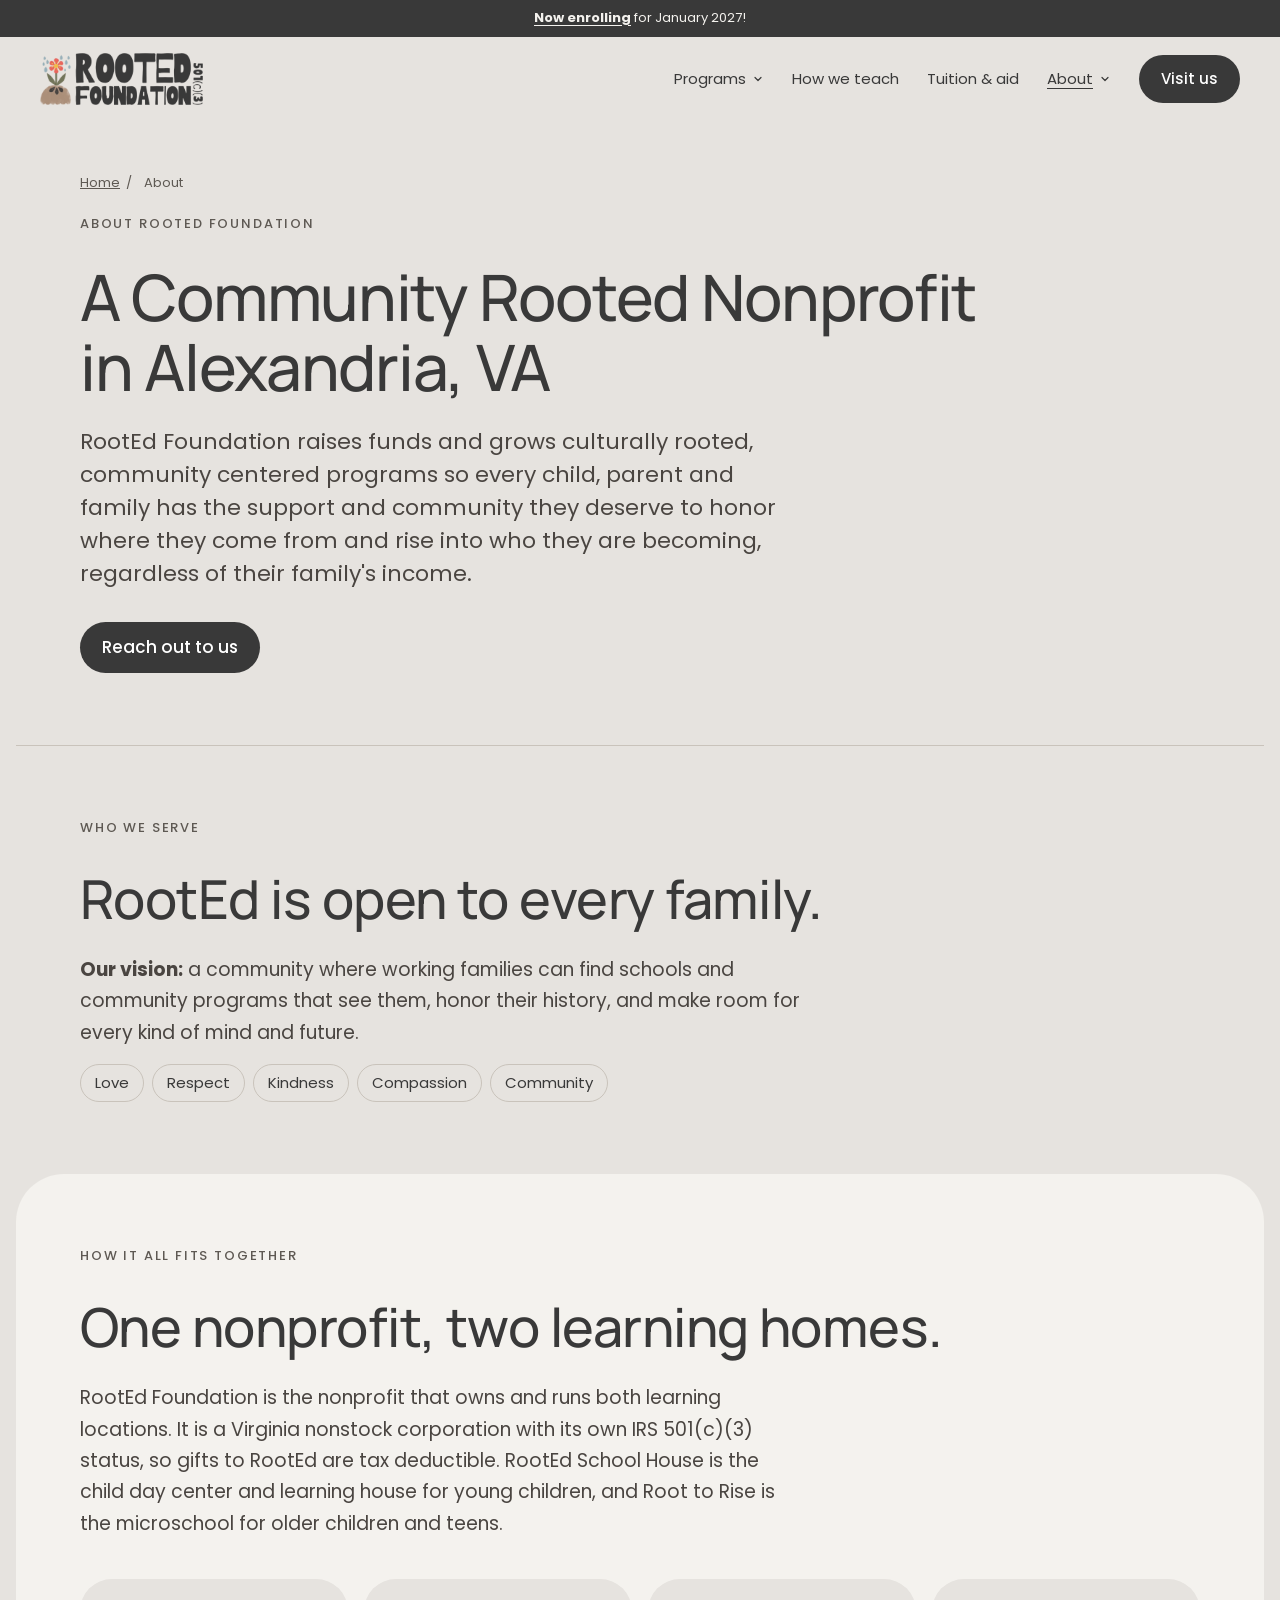
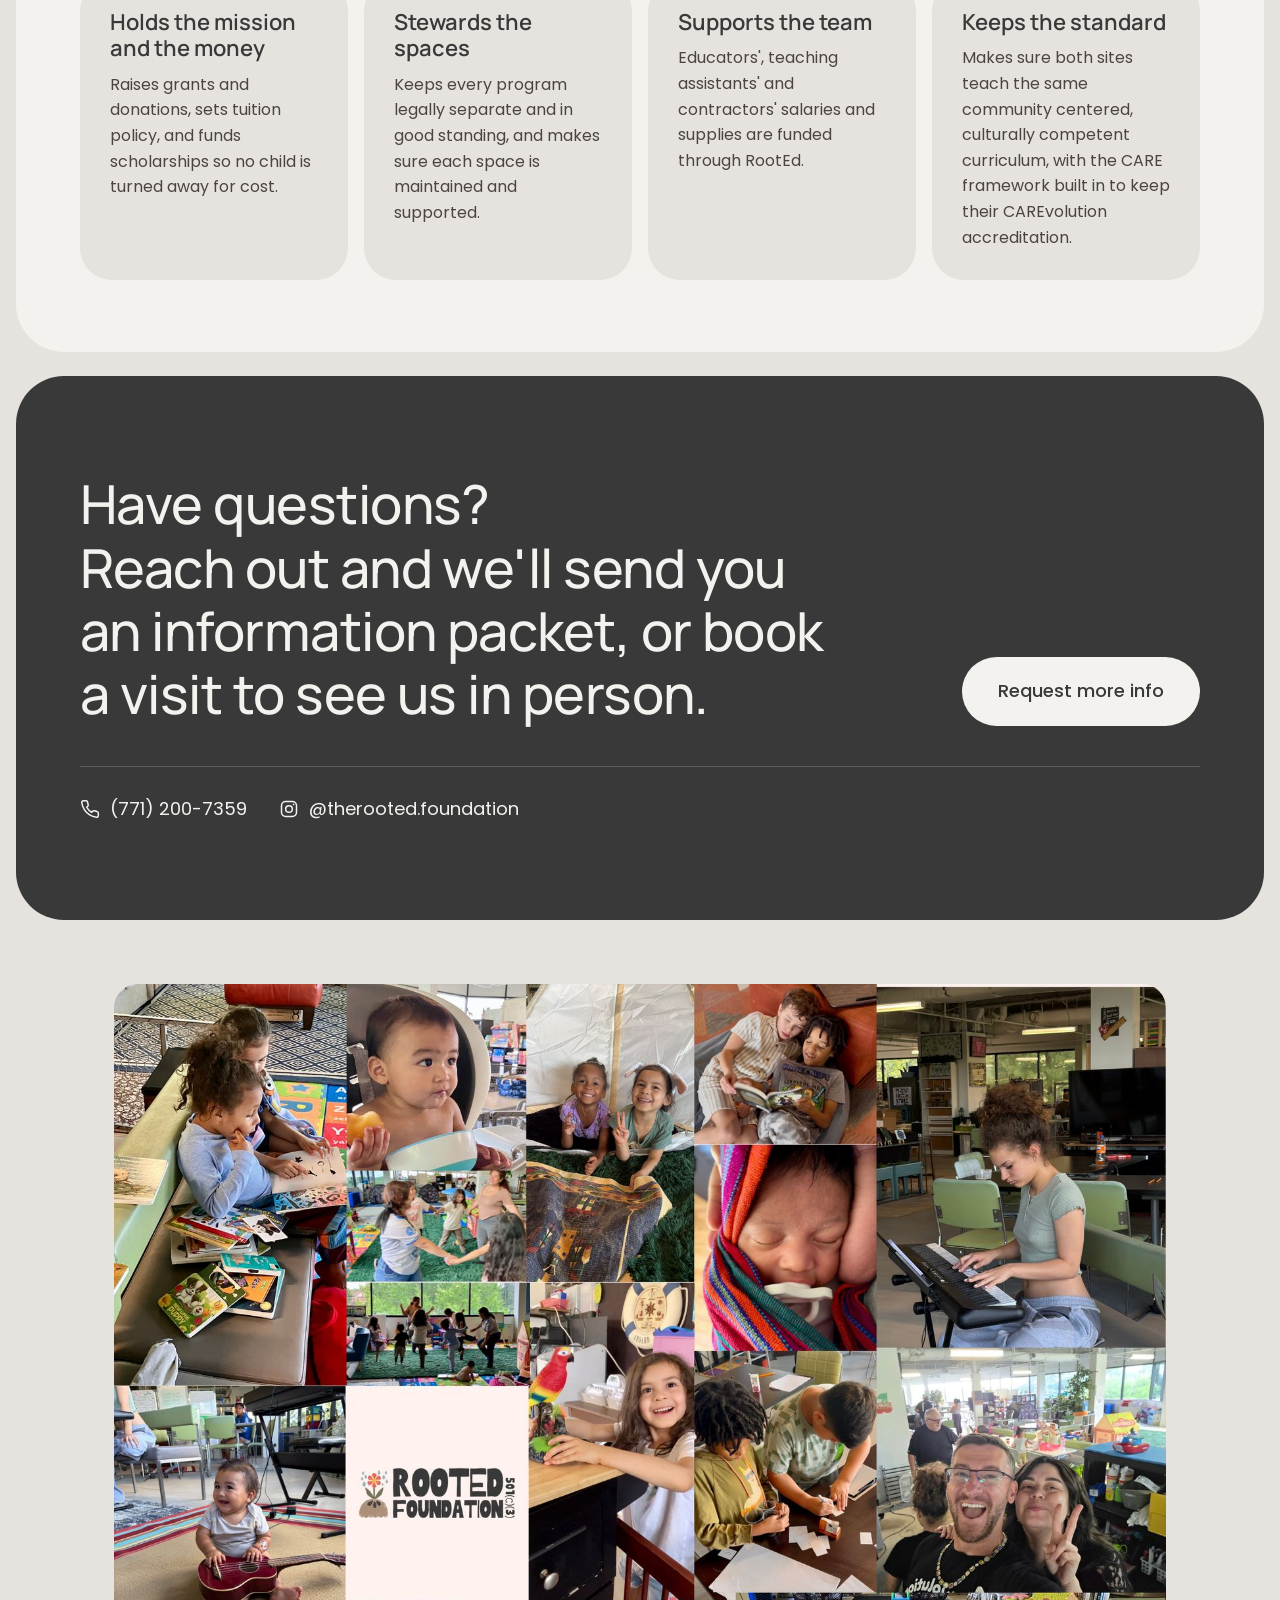
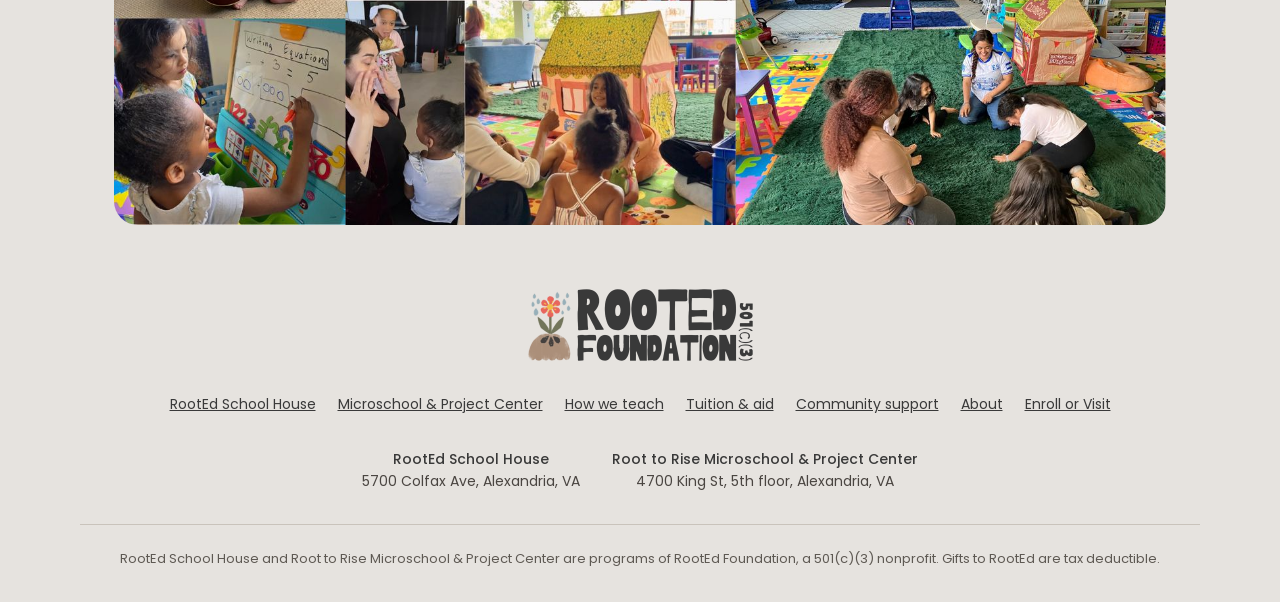
==== commit 559410dc: "Community collage above the footer on every page, with the RootEd Foundation logo Co-Authored-By: Cl" ====
--- a/about/index.html
+++ b/about/index.html
@@ -22,7 +22,7 @@
 <link rel="preconnect" href="https://fonts.googleapis.com">
 <link rel="preconnect" href="https://fonts.gstatic.com" crossorigin>
 <link href="https://fonts.googleapis.com/css2?family=Manrope:wght@400;500;600;700;800&family=Poppins:wght@400;500&display=swap" rel="stylesheet">
-<link rel="stylesheet" href="/site.css?v=12">
+<link rel="stylesheet" href="/site.css?v=14">
 <script type="application/ld+json">
 {
  "@context": "https://schema.org",
@@ -157,6 +157,8 @@
   </div>
 </section>
 </main>
+<div class="collage-band"><img src="/assets/photos/community-collage.jpg" alt="A collage of RootEd students, babies and teachers reading, painting, making music and playing together, with the RootEd Foundation logo in the center" width="1600" height="1280" loading="lazy" decoding="async"></div>
+
 <footer class="footer wrap">
   <a href="/"><img src="/assets/foundation.png" alt="RootEd Foundation home" width="900" height="288" loading="lazy"></a>
   <nav aria-label="Footer">
--- a/site.css
+++ b/site.css
@@ -344,6 +344,7 @@
 .actions .link{color:var(--ink);font-weight:500}
 .hero-photo{margin-top:48px;aspect-ratio:16/8;overflow:hidden;background:#CFC8BF}
 .hero-photo img{width:100%;height:100%;object-fit:cover}
+.hero-photo-2{margin-top:16px;aspect-ratio:3/2}
 .block{padding:72px 64px;border-top:1px solid var(--line)}
 .block.tint{background:var(--paper);border-top:0;border-radius:48px}
 .block .sec-statement{max-width:900px}
@@ -453,3 +454,7 @@
   .sc-card{flex-basis:80%;padding:26px}
   .sc-card h3{font-size:26px}
 }
+
+.collage-band{max-width:1100px;margin:64px auto 0;padding:0 24px}
+.collage-band img{display:block;width:100%;height:auto;border-radius:24px}
+@media (max-width:820px){.collage-band{margin-top:40px;padding:0 12px}.collage-band img{border-radius:16px}}
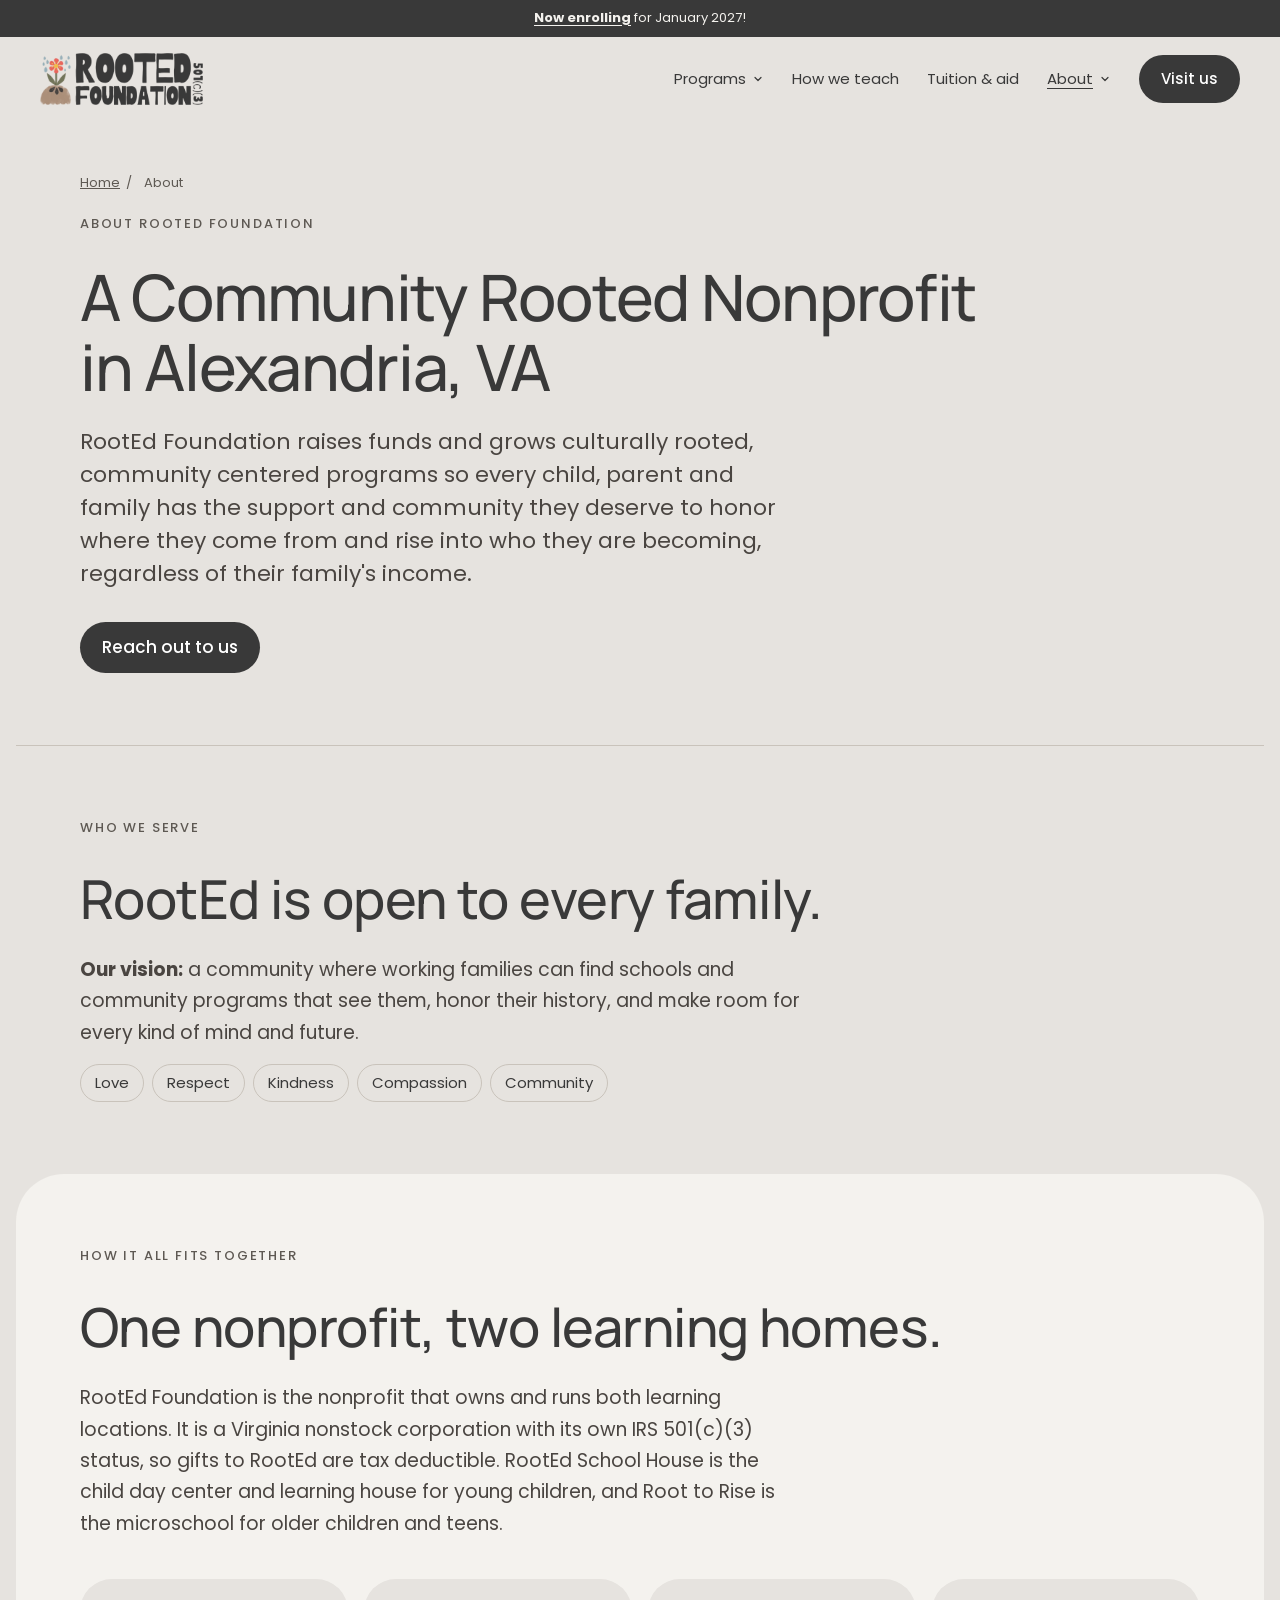
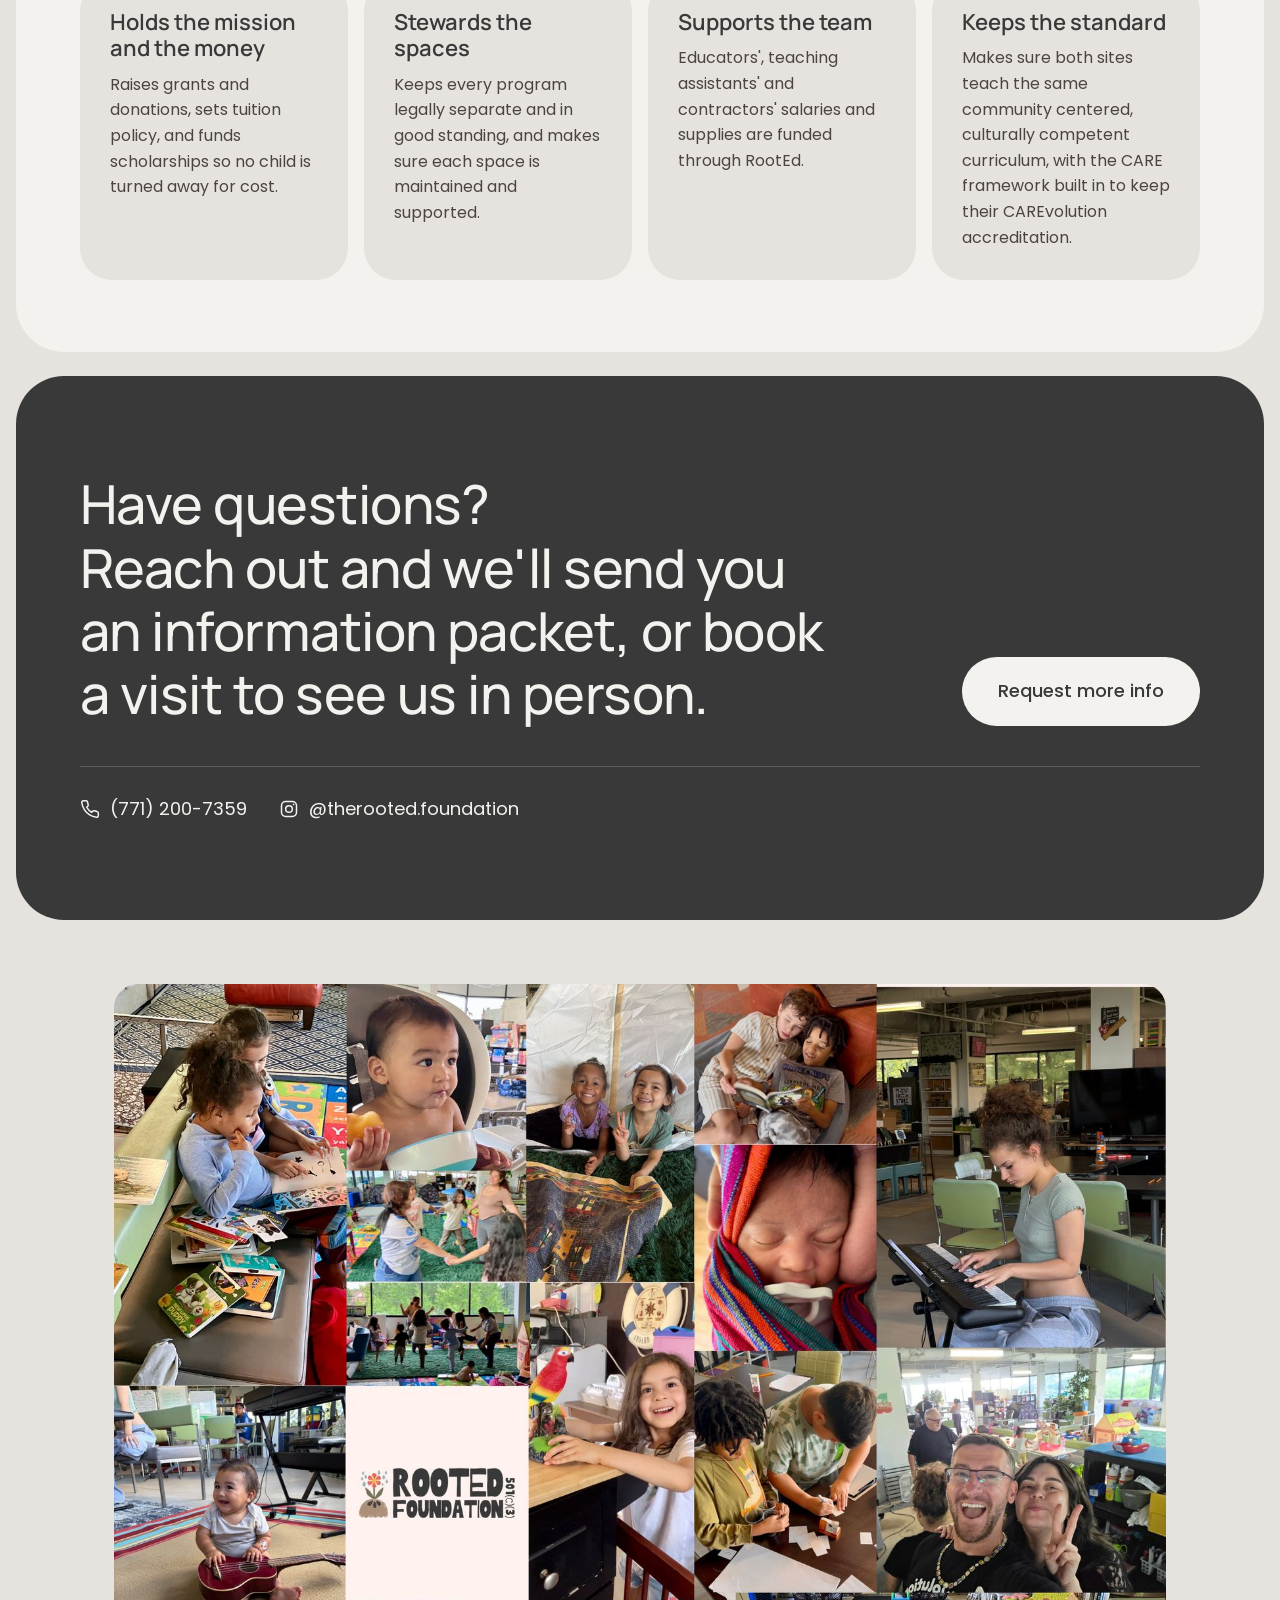
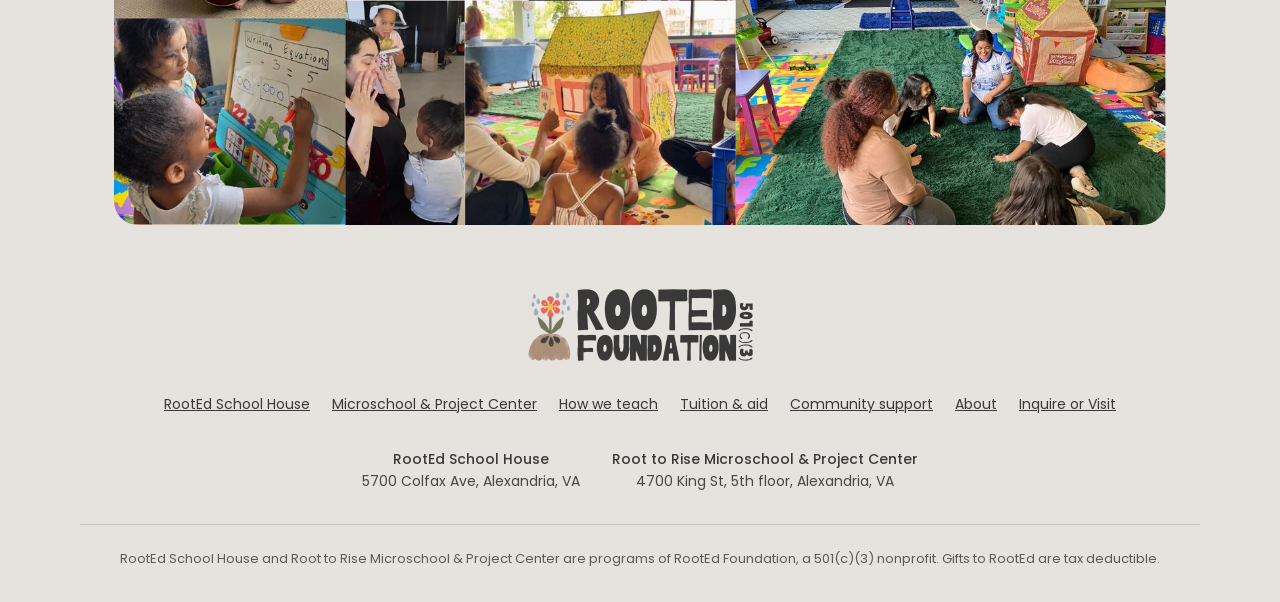
==== commit 55d815fd: "Rename Enroll or Visit buttons and footer links to Inquire or Visit Co-Authored-By: Claude Opus 5.5 " ====
--- a/about/index.html
+++ b/about/index.html
@@ -1,6 +1,13 @@
 <!doctype html>
 <html lang="en">
 <head>
+<!-- Google tag (Analytics) -->
+<script async src="https://www.googletagmanager.com/gtm.js?id=GTM-T46C59ZP"></script>
+<script>
+  window.dataLayer = window.dataLayer || [];
+  function gtag(){dataLayer.push(arguments);}
+  gtag('js', new Date());
+</script>
 <meta charset="utf-8">
 <meta name="viewport" content="width=device-width, initial-scale=1">
 <title>About RootEd Foundation | 501(c)(3) Nonprofit in Alexandria, VA</title>
@@ -22,7 +29,7 @@
 <link rel="preconnect" href="https://fonts.googleapis.com">
 <link rel="preconnect" href="https://fonts.gstatic.com" crossorigin>
 <link href="https://fonts.googleapis.com/css2?family=Manrope:wght@400;500;600;700;800&family=Poppins:wght@400;500&display=swap" rel="stylesheet">
-<link rel="stylesheet" href="/site.css?v=14">
+<link rel="stylesheet" href="/site.css?v=18">
 <script type="application/ld+json">
 {
  "@context": "https://schema.org",
@@ -111,7 +118,7 @@
       <a href="/about/">About RootEd Foundation</a>
       <a href="/community/">Community support</a>
     </div>
-    <a class="btn" href="/visit">Enroll or Visit</a>
+    <a class="btn" href="/visit">Inquire or Visit</a>
   </div>
 </header>
 <main>
@@ -168,7 +175,7 @@
     <a href="/tuition/">Tuition &amp; aid</a>
     <a href="/community/">Community support</a>
     <a href="/about/">About</a>
-    <a href="/visit">Enroll or Visit</a>
+    <a href="/visit">Inquire or Visit</a>
   </nav>
   <address>
     <span><strong>RootEd School House</strong>5700 Colfax Ave, Alexandria, VA</span>
--- a/site.css
+++ b/site.css
@@ -268,32 +268,28 @@
 .t2-circle svg{left:-.28em;top:-.12em;width:calc(100% + .56em);height:calc(100% + .24em)}
 .t2-squig svg{left:0;bottom:-.14em;width:100%;height:.22em}
 .t2-under svg{left:0;bottom:-.06em;width:100%;height:.18em}
-.t2-sticker{position:absolute;right:0;top:40px;width:230px;height:290px;object-fit:cover;border:10px solid #fff;border-radius:0;box-shadow:0 6px 14px rgba(0,0,0,.18);transform:rotate(8deg)}
-.t2-sticker-2{top:300px;right:-40px;width:240px;height:180px;transform:rotate(-7deg);z-index:1}
-.t2-sticker:not(.t2-sticker-2){z-index:2}
+.t2-feature{position:absolute;right:-40px;top:150px;width:340px;height:255px;object-fit:cover;border:10px solid #fff;box-shadow:0 6px 14px rgba(0,0,0,.18);transform:rotate(5deg)}
 .t2-grid{display:grid;grid-template-columns:minmax(0,1fr) minmax(0,1fr);gap:72px;align-items:center}
 .t2-photos{position:relative;height:620px}
 .t2-dots{position:absolute;right:-40px;top:0;width:min(580px,100%);height:480px;background-image:radial-gradient(#B9B2A8 1.6px,transparent 1.7px);background-size:18px 18px}
 .t2-pol{position:absolute;object-fit:cover;border:10px solid #fff;box-shadow:2px 2px 4px rgba(26,26,26,.25)}
 .t2-p1{right:0;top:50px;width:min(520px,88%);height:380px;transform:rotate(2deg)}
-.t2-p2{left:0;top:360px;width:280px;height:220px;transform:rotate(-4deg)}
+.t2-p2{left:0;top:300px;width:220px;height:310px;object-position:50% 30%;transform:rotate(-4deg)}
 @media (max-width: 1180px){
   .t2-quote{max-width:none}
-  .t2-sticker{position:static;display:block;margin:44px 12px 0 auto;width:160px;height:200px}
-  .t2-sticker-2{position:relative;top:auto;right:auto;width:220px;height:165px;margin:-120px 150px 0 auto}
+  .t2-feature{position:static;display:block;margin:48px auto 0;width:min(520px,92%);height:auto;aspect-ratio:4/3;transform:rotate(-2deg)}
 }
 @media (max-width: 820px){
   .teach2{margin:12px -12px 0}
   .t2-statement{padding:72px 24px}
   .t2-inout{padding:64px 24px 72px}
   .t2-eyebrow{margin-bottom:20px}
-  .t2-sticker{width:120px;height:148px;border-width:8px;border-radius:0;margin-top:32px}
-  .t2-sticker-2{width:170px;height:128px;margin:-86px auto 0 6%}
+  .t2-feature{border-width:8px;margin-top:40px}
   .t2-grid{grid-template-columns:1fr;gap:32px}
   .t2-photos{height:400px}
   .t2-dots{left:30px;right:-24px;width:auto;height:300px}
   .t2-p1{width:290px;height:220px;top:30px;max-width:calc(100% - 10px)}
-  .t2-p2{width:170px;height:130px;top:230px;border-width:8px}
+  .t2-p2{width:130px;height:185px;top:200px;border-width:8px}
 }
 @media (prefers-reduced-motion: reduce){
   html{scroll-behavior:auto}
@@ -344,6 +340,9 @@
 .actions .link{color:var(--ink);font-weight:500}
 .hero-photo{margin-top:48px;aspect-ratio:16/8;overflow:hidden;background:#CFC8BF}
 .hero-photo img{width:100%;height:100%;object-fit:cover}
+.hero-video{position:relative;margin-top:48px;aspect-ratio:16/9;overflow:hidden;background:#1a1a1a}
+.hero-video iframe{position:absolute;inset:0;width:100%;height:100%;border:0}
+@media (max-width:820px){.hero-video{margin-top:32px}}
 .hero-photo-2{margin-top:16px;aspect-ratio:3/2}
 .block{padding:72px 64px;border-top:1px solid var(--line)}
 .block.tint{background:var(--paper);border-top:0;border-radius:48px}
@@ -458,3 +457,6 @@
 .collage-band{max-width:1100px;margin:64px auto 0;padding:0 24px}
 .collage-band img{display:block;width:100%;height:auto;border-radius:24px}
 @media (max-width:820px){.collage-band{margin-top:40px;padding:0 12px}.collage-band img{border-radius:16px}}
+.bubble.on .bubble-link{pointer-events:auto}
+.bubble-link{color:inherit;text-decoration:underline;text-underline-offset:3px;text-decoration-thickness:2px}
+#nbc4{scroll-margin-top:110px}
